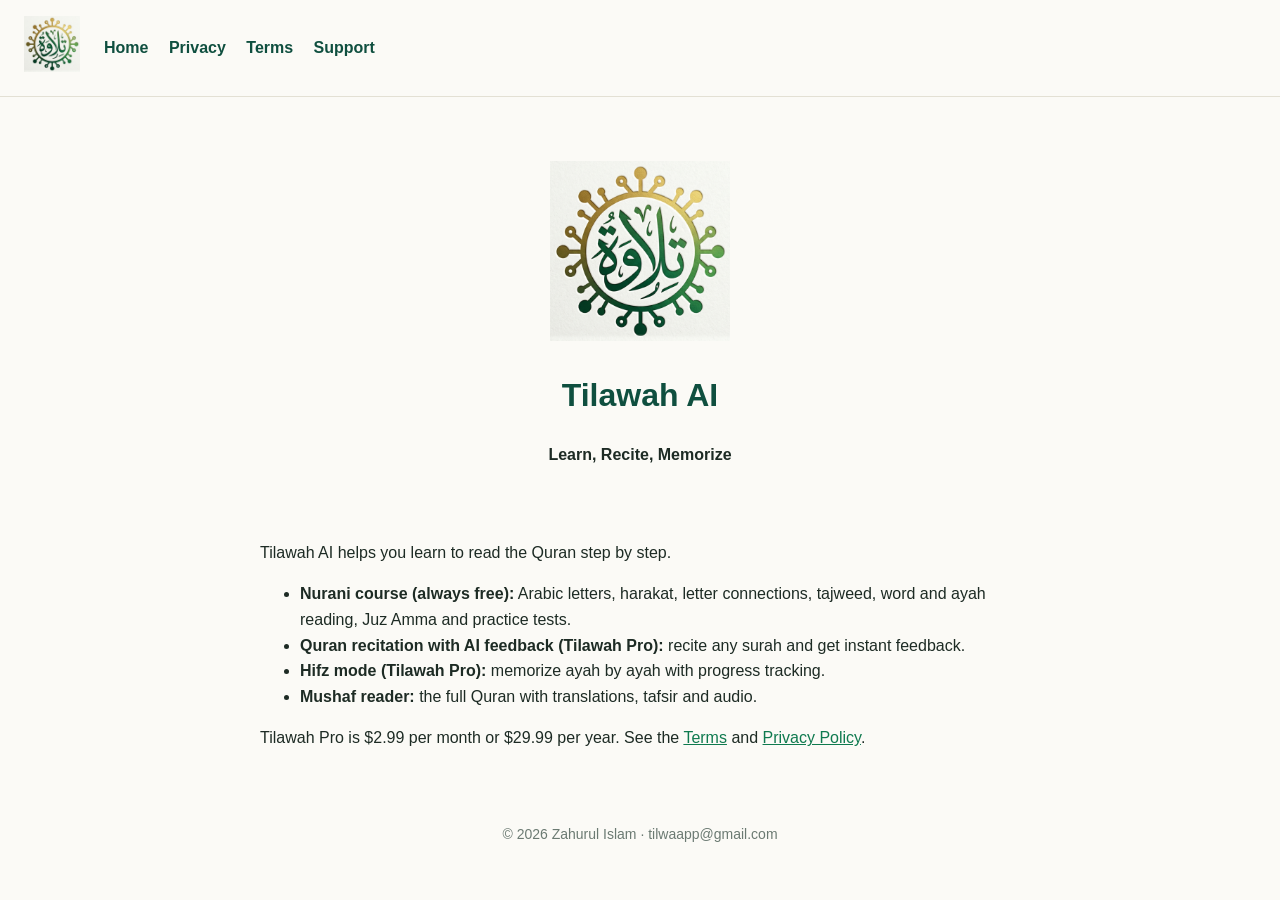
==== index.html @ fe8d3c19 "Tilawah AI website" ====
<!doctype html><html lang="en"><head><meta charset="utf-8"><meta name="viewport" content="width=device-width,initial-scale=1"><title>Tilawah AI</title><link rel="stylesheet" href="style.css"></head><body><header><a href="index.html"><img src="icon.png" alt="Tilawah AI" width="56"></a><nav><a href="index.html">Home</a> <a href="privacy.html">Privacy</a> <a href="terms.html">Terms</a> <a href="support.html">Support</a></nav></header><main><div class="hero"><img src="icon.png" alt="Tilawah AI"><h1>Tilawah AI</h1><p><strong>Learn, Recite, Memorize</strong></p></div><p>Tilawah AI helps you learn to read the Quran step by step.</p><ul><li><b>Nurani course (always free):</b> Arabic letters, harakat, letter connections, tajweed, word and ayah reading, Juz Amma and practice tests.</li><li><b>Quran recitation with AI feedback (Tilawah Pro):</b> recite any surah and get instant feedback.</li><li><b>Hifz mode (Tilawah Pro):</b> memorize ayah by ayah with progress tracking.</li><li><b>Mushaf reader:</b> the full Quran with translations, tafsir and audio.</li></ul><p>Tilawah Pro is $2.99 per month or $29.99 per year. See the <a href="terms.html">Terms</a> and <a href="privacy.html">Privacy Policy</a>.</p></main><footer>© 2026 Zahurul Islam · tilwaapp@gmail.com</footer></body></html>
---- style.css ----
body{font-family:-apple-system,Segoe UI,Roboto,sans-serif;margin:0;color:#1d2b24;background:#fbfaf6;line-height:1.6}header{display:flex;align-items:center;gap:24px;padding:16px 24px;border-bottom:1px solid #e3e0d4}nav a{margin-right:16px;color:#0f4f3f;text-decoration:none;font-weight:600}main{max-width:760px;margin:0 auto;padding:24px}h1{color:#0f4f3f}h2{color:#0f4f3f;margin-top:28px}a{color:#0f7a4f}footer{text-align:center;padding:32px;color:#6b7a72;font-size:14px}.hero{text-align:center;padding:40px 0}.hero img{width:180px}
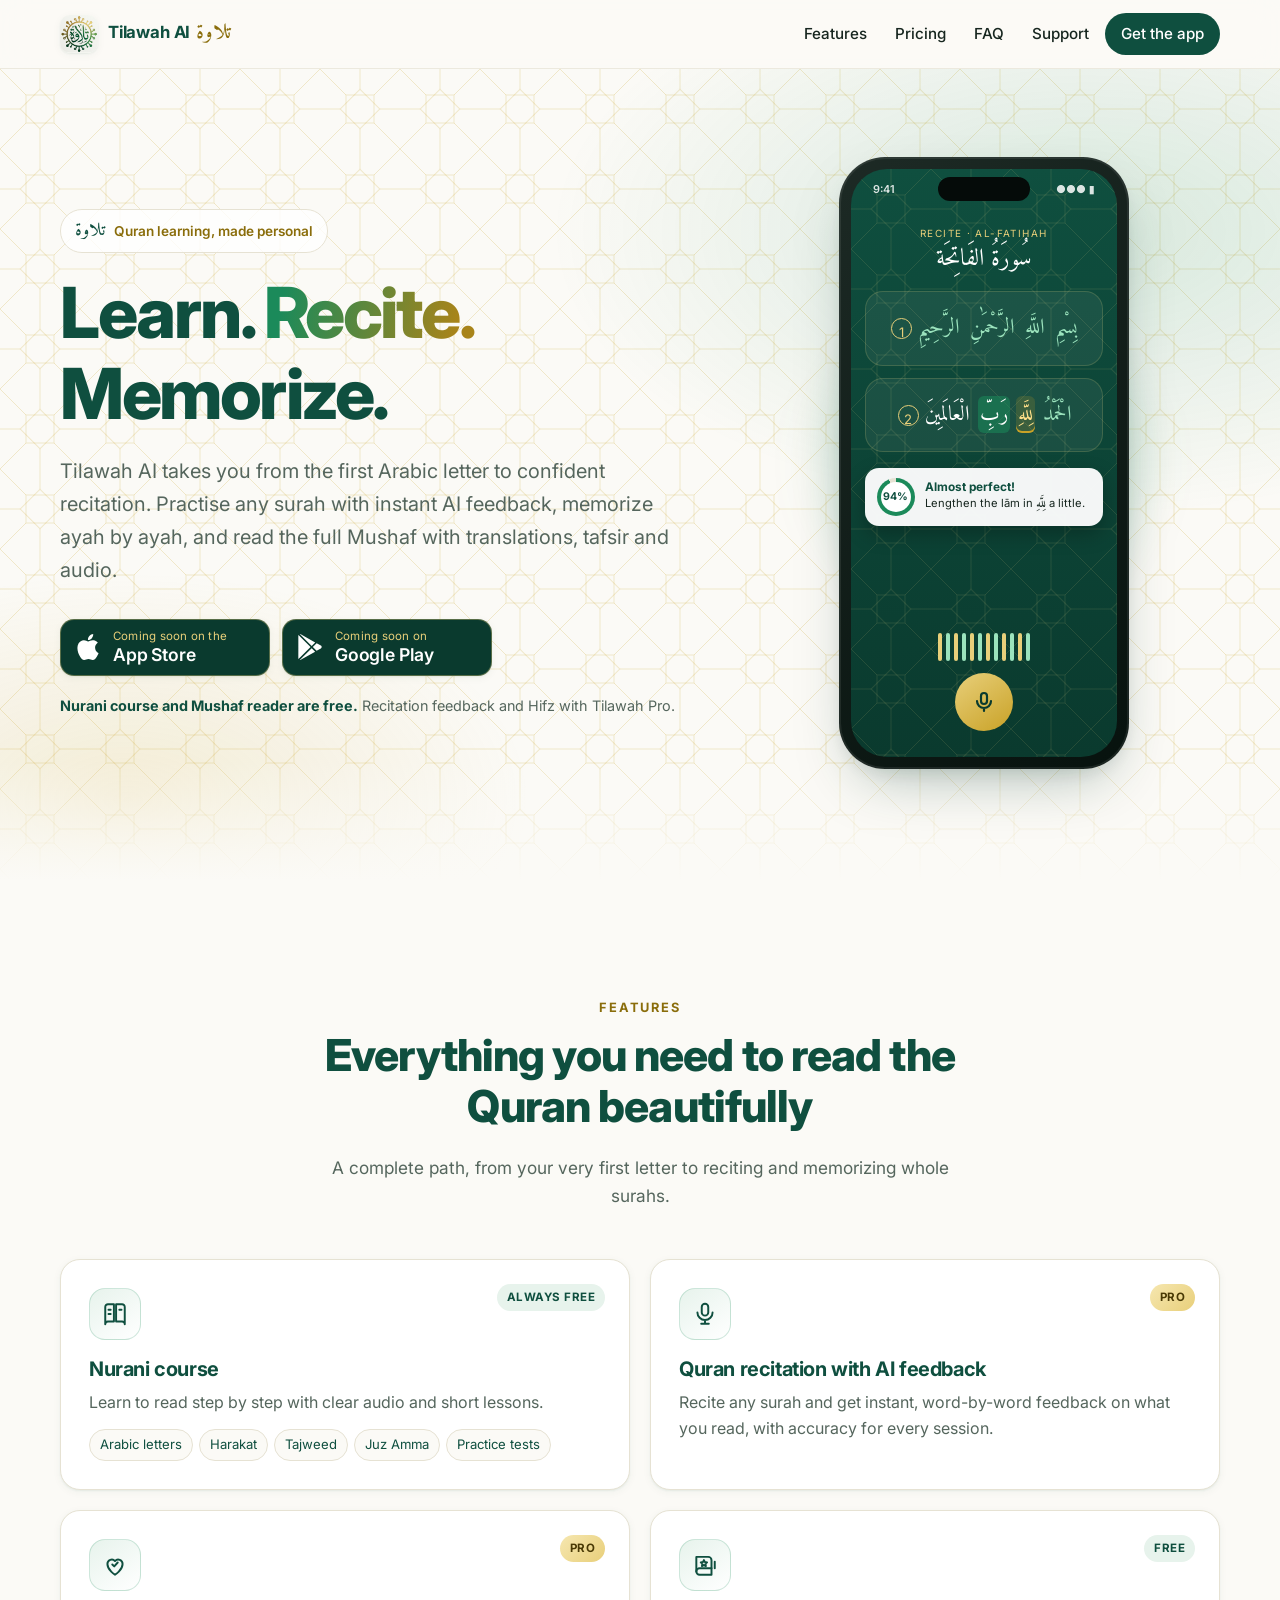
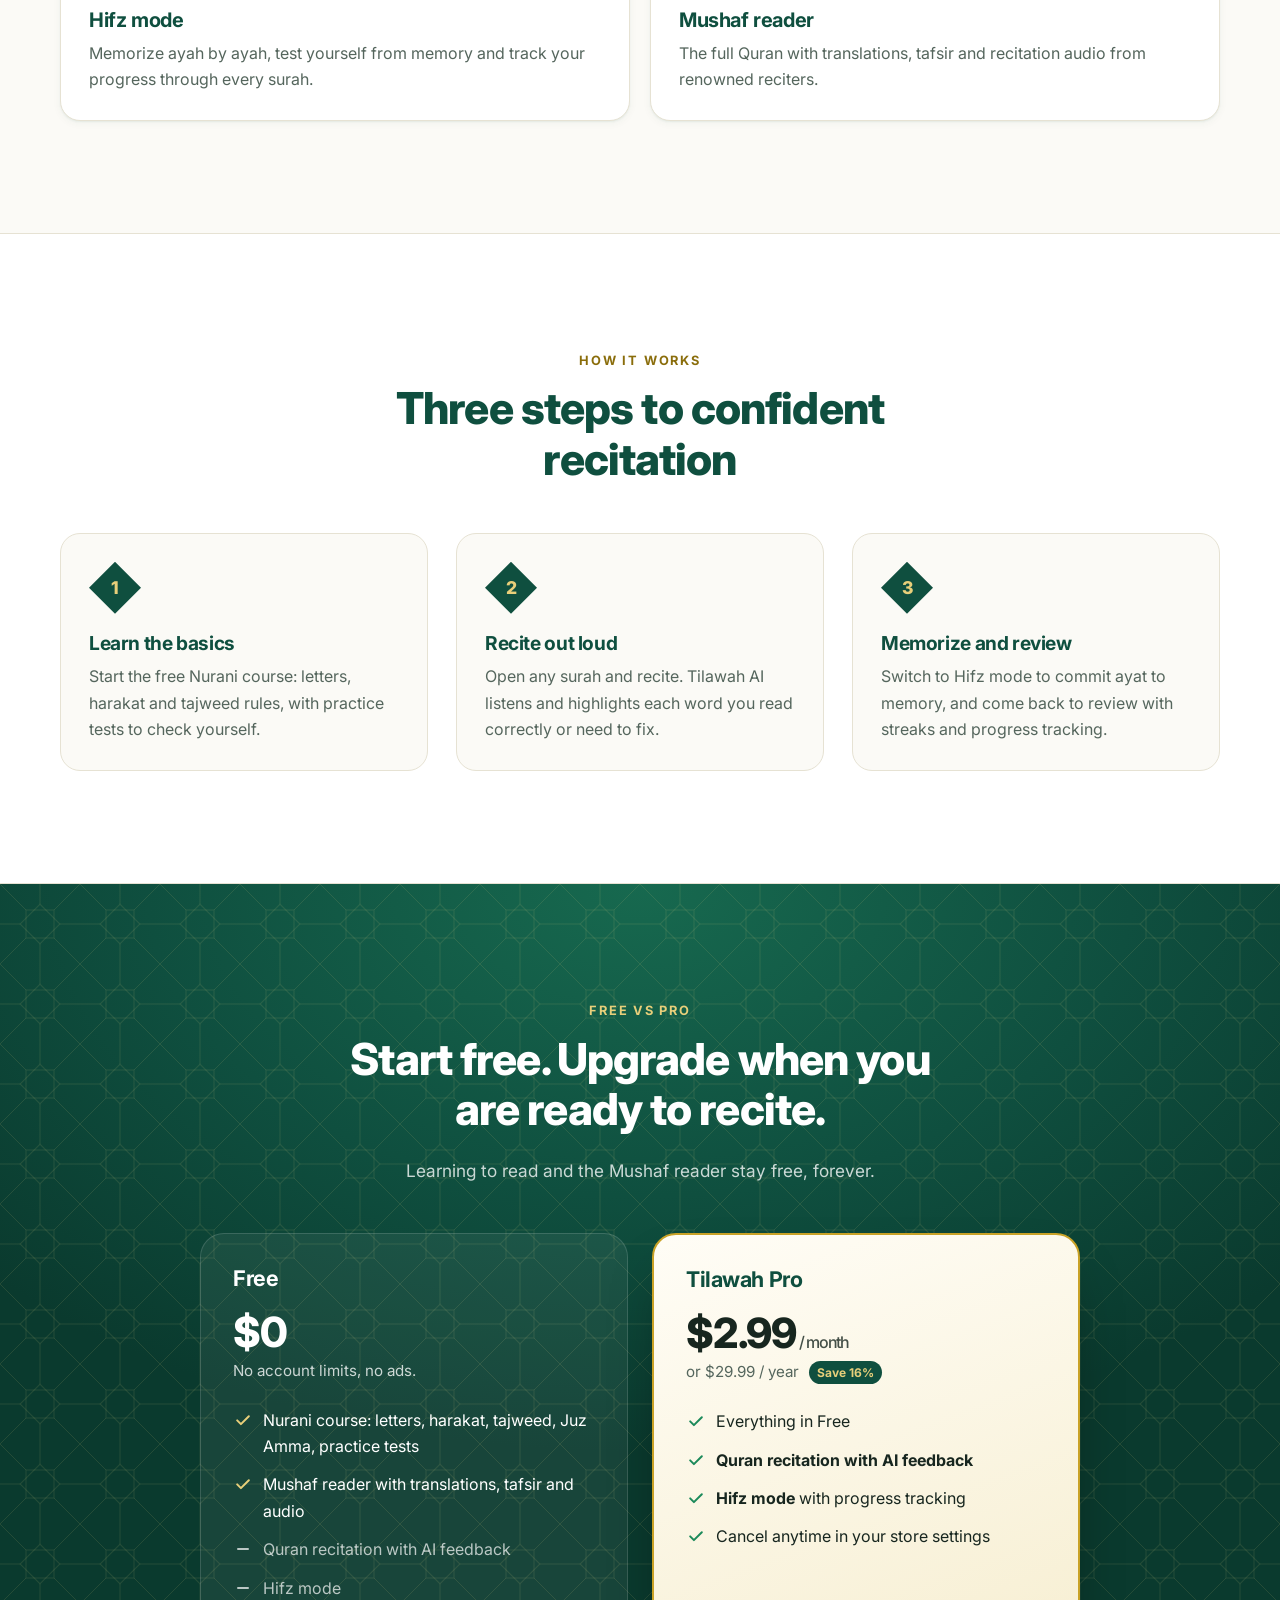
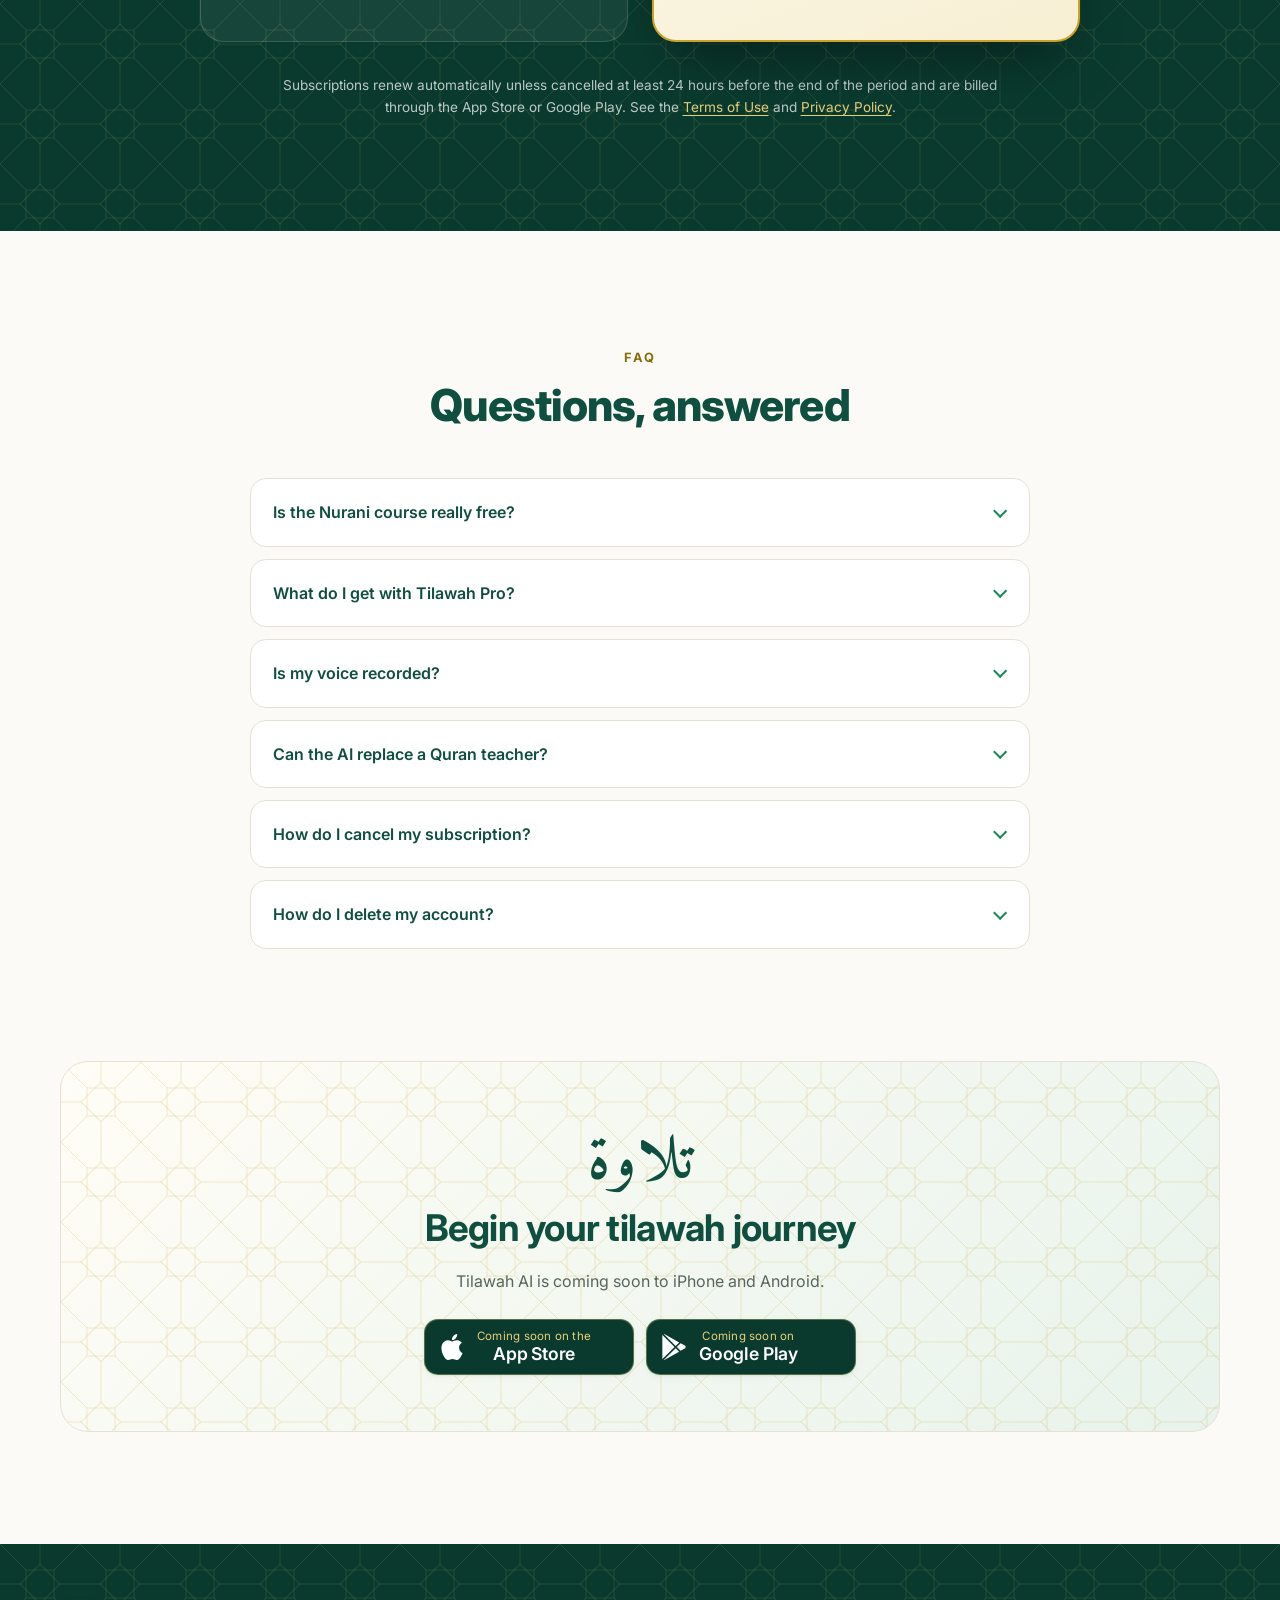
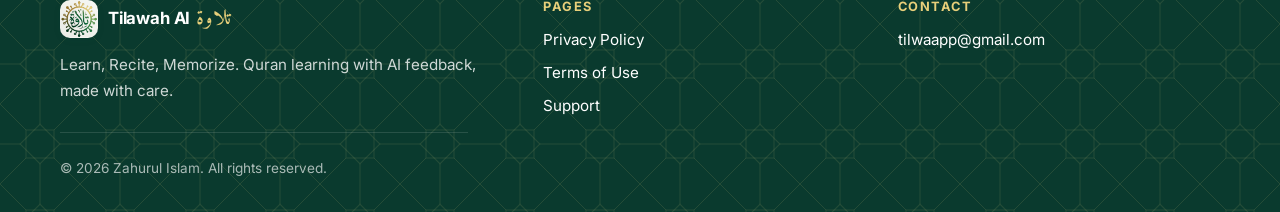
==== commit 0c3beb27: "Redesign website" ====
--- a/index.html
+++ b/index.html
@@ -1 +1,279 @@
-<!doctype html><html lang="en"><head><meta charset="utf-8"><meta name="viewport" content="width=device-width,initial-scale=1"><title>Tilawah AI</title><link rel="stylesheet" href="style.css"></head><body><header><a href="index.html"><img src="icon.png" alt="Tilawah AI" width="56"></a><nav><a href="index.html">Home</a> <a href="privacy.html">Privacy</a> <a href="terms.html">Terms</a> <a href="support.html">Support</a></nav></header><main><div class="hero"><img src="icon.png" alt="Tilawah AI"><h1>Tilawah AI</h1><p><strong>Learn, Recite, Memorize</strong></p></div><p>Tilawah AI helps you learn to read the Quran step by step.</p><ul><li><b>Nurani course (always free):</b> Arabic letters, harakat, letter connections, tajweed, word and ayah reading, Juz Amma and practice tests.</li><li><b>Quran recitation with AI feedback (Tilawah Pro):</b> recite any surah and get instant feedback.</li><li><b>Hifz mode (Tilawah Pro):</b> memorize ayah by ayah with progress tracking.</li><li><b>Mushaf reader:</b> the full Quran with translations, tafsir and audio.</li></ul><p>Tilawah Pro is $2.99 per month or $29.99 per year. See the <a href="terms.html">Terms</a> and <a href="privacy.html">Privacy Policy</a>.</p></main><footer>© 2026 Zahurul Islam · tilwaapp@gmail.com</footer></body></html>+<!doctype html>
+<html lang="en">
+<head>
+<meta charset="utf-8">
+<meta name="viewport" content="width=device-width,initial-scale=1">
+<title>Tilawah AI – Learn, Recite, Memorize the Quran</title>
+<meta name="description" content="Tilawah AI helps you learn to read the Quran step by step: a free Nurani course, a Mushaf reader with translations, tafsir and audio, and Quran recitation with AI feedback and Hifz mode.">
+<meta name="theme-color" content="#0F4F3F">
+<link rel="canonical" href="https://zahurul-islam.github.io/tilawah-app/">
+<meta property="og:type" content="website">
+<meta property="og:site_name" content="Tilawah AI">
+<meta property="og:title" content="Tilawah AI – Learn, Recite, Memorize">
+<meta property="og:description" content="Learn to read the Quran step by step, recite with AI feedback and memorize ayah by ayah.">
+<meta property="og:url" content="https://zahurul-islam.github.io/tilawah-app/">
+<meta property="og:image" content="https://zahurul-islam.github.io/tilawah-app/icon.png">
+<meta property="og:image:width" content="512">
+<meta property="og:image:height" content="512">
+<meta name="twitter:card" content="summary">
+<link rel="icon" type="image/png" href="icon.png">
+<link rel="apple-touch-icon" href="icon.png">
+<link rel="preconnect" href="https://fonts.googleapis.com">
+<link rel="preconnect" href="https://fonts.gstatic.com" crossorigin>
+<link rel="stylesheet" href="https://fonts.googleapis.com/css2?family=Amiri:wght@400;700&family=Inter:wght@400;500;600;700;800&display=swap">
+<link rel="stylesheet" href="style.css">
+</head>
+<body>
+<a class="skip-link" href="#main">Skip to content</a>
+
+<header class="site-header">
+  <div class="container nav">
+    <a class="brand" href="index.html" aria-label="Tilawah AI home">
+      <img src="icon.png" alt="" width="38" height="38">
+      <span>Tilawah AI <span class="ar" lang="ar">تلاوة</span></span>
+    </a>
+    <nav aria-label="Main">
+      <ul class="nav-links">
+        <li class="opt"><a href="#features">Features</a></li>
+        <li class="opt"><a href="#pricing">Pricing</a></li>
+        <li class="opt"><a href="#faq">FAQ</a></li>
+        <li><a href="support.html">Support</a></li>
+        <li><a class="nav-cta" href="#download">Get the app</a></li>
+      </ul>
+    </nav>
+  </div>
+</header>
+
+<main id="main">
+  <!-- Hero -->
+  <section class="hero" aria-labelledby="hero-title">
+    <div class="container hero-grid">
+      <div>
+        <span class="eyebrow rise"><span class="ar" lang="ar">تلاوة</span> Quran learning, made personal</span>
+        <h1 id="hero-title" class="rise d1">Learn. <span class="grad">Recite.</span><br>Memorize.</h1>
+        <p class="lead rise d2">Tilawah AI takes you from the first Arabic letter to confident recitation. Practise any surah with instant AI feedback, memorize ayah by ayah, and read the full Mushaf with translations, tafsir and audio.</p>
+        <div class="store-row rise d3" id="download">
+          <a class="store-btn" href="#" aria-label="Coming soon on the App Store">
+            <svg viewBox="0 0 24 24" aria-hidden="true"><path d="M12.15 6.9c-.95 0-2.42-1.08-3.96-1.04-2.04.03-3.91 1.18-4.96 3.01-2.12 3.68-.55 9.1 1.52 12.09 1.01 1.45 2.2 3.09 3.79 3.04 1.52-.07 2.09-.99 3.94-.99 1.83 0 2.35.99 3.96.95 1.64-.03 2.68-1.48 3.68-2.95 1.16-1.69 1.64-3.33 1.66-3.42-.04-.01-3.18-1.22-3.22-4.86-.03-3.04 2.48-4.49 2.6-4.56-1.43-2.09-3.62-2.32-4.39-2.38-2-.16-3.68 1.09-4.61 1.09zM15.53 3.83c.84-1.01 1.4-2.43 1.25-3.83-1.21.05-2.66.8-3.53 1.82-.78.9-1.45 2.34-1.27 3.71 1.34.1 2.71-.69 3.55-1.7"/></svg>
+            <span><small>Coming soon on the</small><strong>App Store</strong></span>
+          </a>
+          <a class="store-btn" href="#" aria-label="Coming soon on Google Play">
+            <svg viewBox="0 0 24 24" aria-hidden="true"><path d="M22.02 13.3l-3.92 2.22-3.52-3.5 3.55-3.52 3.89 2.2a1.49 1.49 0 0 1 0 2.6zM1.34.92a1.49 1.49 0 0 0-.11.57v21.02c0 .22.04.42.12.6l11.15-11.09L1.34.92zm12.2 10.07l3.26-3.24L3.45.2a1.47 1.47 0 0 0-.95-.18l11.04 10.97zm0 2.07l-11 10.93c.3.04.61-.02.9-.18l13.33-7.54-3.23-3.21z"/></svg>
+            <span><small>Coming soon on</small><strong>Google Play</strong></span>
+          </a>
+        </div>
+        <p class="hero-note rise d4"><strong>Nurani course and Mushaf reader are free.</strong> Recitation feedback and Hifz with Tilawah Pro.</p>
+      </div>
+
+      <div class="phone-wrap rise d2">
+        <div class="phone" role="img" aria-label="App preview: reciting Surah Al-Fatihah with word-by-word AI feedback and 94% accuracy">
+          <div class="screen" aria-hidden="true">
+            <div class="notch"></div>
+            <div class="statusbar"><span>9:41</span><span>●●● ▮</span></div>
+            <div class="scr-head">
+              <small>Recite · Al-Fatihah</small>
+              <div class="ar" lang="ar">سُورَةُ الفَاتِحَة</div>
+            </div>
+            <div class="ayah-card" lang="ar">
+              <span class="w ok">بِسْمِ</span> <span class="w ok">اللَّهِ</span> <span class="w ok">الرَّحْمَٰنِ</span> <span class="w ok">الرَّحِيمِ</span><span class="ayah-num">1</span>
+            </div>
+            <div class="ayah-card" lang="ar">
+              <span class="w ok">الْحَمْدُ</span> <span class="w fix">لِلَّهِ</span> <span class="w now">رَبِّ</span> <span class="w">الْعَالَمِينَ</span><span class="ayah-num">2</span>
+            </div>
+            <div class="feedback">
+              <div class="ring"><span>94%</span></div>
+              <div><b>Almost perfect!</b>Lengthen the lām in <span lang="ar">لِلَّهِ</span> a little.</div>
+            </div>
+            <div class="rec">
+              <div class="wave"><i></i><i></i><i></i><i></i><i></i><i></i><i></i><i></i><i></i><i></i><i></i><i></i></div>
+              <div class="mic"><svg viewBox="0 0 24 24" fill="none" stroke="currentColor" stroke-width="2.2" stroke-linecap="round"><rect x="9" y="3" width="6" height="11" rx="3"/><path d="M5 11a7 7 0 0 0 14 0M12 18v3"/></svg></div>
+            </div>
+          </div>
+        </div>
+      </div>
+    </div>
+  </section>
+
+  <!-- Features -->
+  <section class="section" id="features" aria-labelledby="features-title">
+    <div class="container">
+      <div class="section-head reveal">
+        <span class="kicker">Features</span>
+        <h2 id="features-title">Everything you need to read the Quran beautifully</h2>
+        <p>A complete path, from your very first letter to reciting and memorizing whole surahs.</p>
+      </div>
+      <div class="features">
+        <article class="card reveal">
+          <span class="badge badge-free">Always free</span>
+          <div class="icon"><svg viewBox="0 0 24 24" aria-hidden="true"><path d="M3 5.5A2.5 2.5 0 0 1 5.5 3H11v16H5.5A2.5 2.5 0 0 0 3 21.5z"/><path d="M21 5.5A2.5 2.5 0 0 0 18.5 3H13v16h5.5a2.5 2.5 0 0 1 2.5 2.5z"/><path d="M6 8h2M16 8h2M6 12h2"/></svg></div>
+          <h3>Nurani course</h3>
+          <p>Learn to read step by step with clear audio and short lessons.</p>
+          <ul class="chips" aria-label="Course topics">
+            <li>Arabic letters</li><li>Harakat</li><li>Tajweed</li><li>Juz Amma</li><li>Practice tests</li>
+          </ul>
+        </article>
+        <article class="card reveal">
+          <span class="badge badge-pro">Pro</span>
+          <div class="icon"><svg viewBox="0 0 24 24" aria-hidden="true"><rect x="9" y="2.5" width="6" height="11" rx="3"/><path d="M5 10.5a7 7 0 0 0 14 0M12 17.5V21M8.5 21h7"/></svg></div>
+          <h3>Quran recitation with AI feedback</h3>
+          <p>Recite any surah and get instant, word-by-word feedback on what you read, with accuracy for every session.</p>
+        </article>
+        <article class="card reveal">
+          <span class="badge badge-pro">Pro</span>
+          <div class="icon"><svg viewBox="0 0 24 24" aria-hidden="true"><path d="M12 21s-7-4.35-7-10a4 4 0 0 1 7-2.65A4 4 0 0 1 19 11c0 5.65-7 10-7 10z"/><path d="M9.5 11.5l1.8 1.8 3.2-3.6"/></svg></div>
+          <h3>Hifz mode</h3>
+          <p>Memorize ayah by ayah, test yourself from memory and track your progress through every surah.</p>
+        </article>
+        <article class="card reveal">
+          <span class="badge badge-free">Free</span>
+          <div class="icon"><svg viewBox="0 0 24 24" aria-hidden="true"><path d="M4 4.5h11a3 3 0 0 1 3 3V21H7a3 3 0 0 1-3-3z"/><path d="M4 18a3 3 0 0 1 3-3h11"/><path d="M11 7.5l.9 1.8 2 .3-1.45 1.4.35 2-1.8-.95-1.8.95.35-2-1.45-1.4 2-.3z"/><path d="M21 9v6"/></svg></div>
+          <h3>Mushaf reader</h3>
+          <p>The full Quran with translations, tafsir and recitation audio from renowned reciters.</p>
+        </article>
+      </div>
+    </div>
+  </section>
+
+  <!-- How it works -->
+  <section class="section steps-section" id="how" aria-labelledby="how-title">
+    <div class="container">
+      <div class="section-head reveal">
+        <span class="kicker">How it works</span>
+        <h2 id="how-title">Three steps to confident recitation</h2>
+      </div>
+      <ol class="steps">
+        <li class="step reveal">
+          <h3>Learn the basics</h3>
+          <p>Start the free Nurani course: letters, harakat and tajweed rules, with practice tests to check yourself.</p>
+        </li>
+        <li class="step reveal">
+          <h3>Recite out loud</h3>
+          <p>Open any surah and recite. Tilawah AI listens and highlights each word you read correctly or need to fix.</p>
+        </li>
+        <li class="step reveal">
+          <h3>Memorize and review</h3>
+          <p>Switch to Hifz mode to commit ayat to memory, and come back to review with streaks and progress tracking.</p>
+        </li>
+      </ol>
+    </div>
+  </section>
+
+  <!-- Pricing -->
+  <section class="section pricing-section" id="pricing" aria-labelledby="pricing-title">
+    <div class="container">
+      <div class="section-head reveal">
+        <span class="kicker">Free vs Pro</span>
+        <h2 id="pricing-title">Start free. Upgrade when you are ready to recite.</h2>
+        <p>Learning to read and the Mushaf reader stay free, forever.</p>
+      </div>
+      <div class="plans">
+        <article class="plan reveal" aria-labelledby="plan-free">
+          <h3 id="plan-free">Free</h3>
+          <p class="price">$0</p>
+          <p class="alt">No account limits, no ads.</p>
+          <ul class="ticks">
+            <li class="yes"><svg viewBox="0 0 24 24" aria-hidden="true"><path d="M5 12.5l4.5 4.5L19 7.5"/></svg>Nurani course: letters, harakat, tajweed, Juz Amma, practice tests</li>
+            <li class="yes"><svg viewBox="0 0 24 24" aria-hidden="true"><path d="M5 12.5l4.5 4.5L19 7.5"/></svg>Mushaf reader with translations, tafsir and audio</li>
+            <li class="no"><svg viewBox="0 0 24 24" aria-hidden="true"><path d="M6 12h12"/></svg><span><span class="sr-only">Not included: </span>Quran recitation with AI feedback</span></li>
+            <li class="no"><svg viewBox="0 0 24 24" aria-hidden="true"><path d="M6 12h12"/></svg><span><span class="sr-only">Not included: </span>Hifz mode</span></li>
+          </ul>
+        </article>
+        <article class="plan plan-pro reveal" aria-labelledby="plan-pro">
+          <h3 id="plan-pro">Tilawah Pro</h3>
+          <p class="price">$2.99<small> / month</small></p>
+          <p class="alt">or $29.99 / year <span class="save">Save 16%</span></p>
+          <ul class="ticks">
+            <li class="yes"><svg viewBox="0 0 24 24" aria-hidden="true"><path d="M5 12.5l4.5 4.5L19 7.5"/></svg>Everything in Free</li>
+            <li class="yes"><svg viewBox="0 0 24 24" aria-hidden="true"><path d="M5 12.5l4.5 4.5L19 7.5"/></svg><strong>Quran recitation with AI feedback</strong></li>
+            <li class="yes"><svg viewBox="0 0 24 24" aria-hidden="true"><path d="M5 12.5l4.5 4.5L19 7.5"/></svg><span><strong>Hifz mode</strong> with progress tracking</span></li>
+            <li class="yes"><svg viewBox="0 0 24 24" aria-hidden="true"><path d="M5 12.5l4.5 4.5L19 7.5"/></svg>Cancel anytime in your store settings</li>
+          </ul>
+        </article>
+      </div>
+      <p class="fine">Subscriptions renew automatically unless cancelled at least 24 hours before the end of the period and are billed through the App Store or Google Play. See the <a href="terms.html">Terms of Use</a> and <a href="privacy.html">Privacy Policy</a>.</p>
+    </div>
+  </section>
+
+  <!-- FAQ -->
+  <section class="section" id="faq" aria-labelledby="faq-title">
+    <div class="container">
+      <div class="section-head reveal">
+        <span class="kicker">FAQ</span>
+        <h2 id="faq-title">Questions, answered</h2>
+      </div>
+      <div class="faq">
+        <details>
+          <summary>Is the Nurani course really free?</summary>
+          <div><p>Yes. The full Nurani course (Arabic letters, harakat, tajweed, Juz Amma and practice tests) and the Mushaf reader are always free.</p></div>
+        </details>
+        <details>
+          <summary>What do I get with Tilawah Pro?</summary>
+          <div><p>Pro unlocks Quran recitation with AI feedback and Hifz mode. It costs $2.99 per month or $29.99 per year.</p></div>
+        </details>
+        <details>
+          <summary>Is my voice recorded?</summary>
+          <div><p>No. Speech recognition runs on your device. We never record, store or receive your voice; only the recognized words and results are saved. Read the <a href="privacy.html">Privacy Policy</a> for details.</p></div>
+        </details>
+        <details>
+          <summary>Can the AI replace a Quran teacher?</summary>
+          <div><p>No. Feedback is produced automatically and can be wrong. It is a learning aid; please confirm your tajweed and memorization with a qualified teacher.</p></div>
+        </details>
+        <details>
+          <summary>How do I cancel my subscription?</summary>
+          <div><p>Manage or cancel it in your App Store or Google Play account settings. Step-by-step instructions are on the <a href="support.html">Support page</a>.</p></div>
+        </details>
+        <details>
+          <summary>How do I delete my account?</summary>
+          <div><p>In the app, go to Settings → Delete account, or email <a href="mailto:tilwaapp@gmail.com">tilwaapp@gmail.com</a>. Deleting your account does not cancel a store subscription.</p></div>
+        </details>
+      </div>
+    </div>
+  </section>
+
+  <!-- CTA -->
+  <section class="section" style="padding-top:0" aria-labelledby="cta-title">
+    <div class="container">
+      <div class="cta reveal">
+        <div class="ar" lang="ar">تلاوة</div>
+        <h2 id="cta-title">Begin your tilawah journey</h2>
+        <p>Tilawah AI is coming soon to iPhone and Android.</p>
+        <div class="store-row">
+          <a class="store-btn" href="#" aria-label="Coming soon on the App Store">
+            <svg viewBox="0 0 24 24" aria-hidden="true"><path d="M12.15 6.9c-.95 0-2.42-1.08-3.96-1.04-2.04.03-3.91 1.18-4.96 3.01-2.12 3.68-.55 9.1 1.52 12.09 1.01 1.45 2.2 3.09 3.79 3.04 1.52-.07 2.09-.99 3.94-.99 1.83 0 2.35.99 3.96.95 1.64-.03 2.68-1.48 3.68-2.95 1.16-1.69 1.64-3.33 1.66-3.42-.04-.01-3.18-1.22-3.22-4.86-.03-3.04 2.48-4.49 2.6-4.56-1.43-2.09-3.62-2.32-4.39-2.38-2-.16-3.68 1.09-4.61 1.09zM15.53 3.83c.84-1.01 1.4-2.43 1.25-3.83-1.21.05-2.66.8-3.53 1.82-.78.9-1.45 2.34-1.27 3.71 1.34.1 2.71-.69 3.55-1.7"/></svg>
+            <span><small>Coming soon on the</small><strong>App Store</strong></span>
+          </a>
+          <a class="store-btn" href="#" aria-label="Coming soon on Google Play">
+            <svg viewBox="0 0 24 24" aria-hidden="true"><path d="M22.02 13.3l-3.92 2.22-3.52-3.5 3.55-3.52 3.89 2.2a1.49 1.49 0 0 1 0 2.6zM1.34.92a1.49 1.49 0 0 0-.11.57v21.02c0 .22.04.42.12.6l11.15-11.09L1.34.92zm12.2 10.07l3.26-3.24L3.45.2a1.47 1.47 0 0 0-.95-.18l11.04 10.97zm0 2.07l-11 10.93c.3.04.61-.02.9-.18l13.33-7.54-3.23-3.21z"/></svg>
+            <span><small>Coming soon on</small><strong>Google Play</strong></span>
+          </a>
+        </div>
+      </div>
+    </div>
+  </section>
+</main>
+
+<footer class="site-footer">
+  <div class="container">
+    <div class="footer-grid">
+      <div>
+        <a class="brand" href="index.html"><img src="icon.png" alt="" width="38" height="38"><span>Tilawah AI <span class="ar" lang="ar">تلاوة</span></span></a>
+        <p>Learn, Recite, Memorize. Quran learning with AI feedback, made with care.</p>
+      </div>
+      <nav aria-label="Footer">
+        <h2>Pages</h2>
+        <ul>
+          <li><a href="privacy.html">Privacy Policy</a></li>
+          <li><a href="terms.html">Terms of Use</a></li>
+          <li><a href="support.html">Support</a></li>
+        </ul>
+      </nav>
+      <div>
+        <h2>Contact</h2>
+        <ul><li><a href="mailto:tilwaapp@gmail.com">tilwaapp@gmail.com</a></li></ul>
+      </div>
+    </div>
+    <p class="copyright">© 2026 Zahurul Islam. All rights reserved.</p>
+  </div>
+</footer>
+</body>
+</html>
--- a/style.css
+++ b/style.css
@@ -1 +1,382 @@
-body{font-family:-apple-system,Segoe UI,Roboto,sans-serif;margin:0;color:#1d2b24;background:#fbfaf6;line-height:1.6}header{display:flex;align-items:center;gap:24px;padding:16px 24px;border-bottom:1px solid #e3e0d4}nav a{margin-right:16px;color:#0f4f3f;text-decoration:none;font-weight:600}main{max-width:760px;margin:0 auto;padding:24px}h1{color:#0f4f3f}h2{color:#0f4f3f;margin-top:28px}a{color:#0f7a4f}footer{text-align:center;padding:32px;color:#6b7a72;font-size:14px}.hero{text-align:center;padding:40px 0}.hero img{width:180px}+/* Tilawah AI — shared styles. No build step. */
+:root {
+  --deep: #0F4F3F;
+  --deep-2: #0A3A2E;
+  --mid: #1B8A5A;
+  --mint: #E7F3EC;
+  --gold: #C9A227;
+  --gold-text: #8A6D0B;   /* gold that passes AA on light bg */
+  --gold-light: #E8CF7A;  /* gold that passes AA on deep bg */
+  --bg: #FBFAF6;
+  --surface: #FFFFFF;
+  --ink: #17261F;
+  --muted: #55665D;
+  --line: #E6E2D3;
+  --radius: 20px;
+  --shadow-sm: 0 1px 2px rgba(15, 79, 63, .06), 0 2px 8px rgba(15, 79, 63, .05);
+  --shadow-lg: 0 24px 60px -20px rgba(10, 58, 46, .35), 0 8px 24px -12px rgba(10, 58, 46, .2);
+  --font: "Inter", system-ui, -apple-system, "Segoe UI", Roboto, sans-serif;
+  --arabic: "Amiri", "Scheherazade New", serif;
+  --max: 1160px;
+  /* 8-point star lattice (gold on light) */
+  --pattern: url("data:image/svg+xml,%3Csvg xmlns='http://www.w3.org/2000/svg' width='80' height='80' viewBox='0 0 80 80'%3E%3Cg fill='none' stroke='%23C9A227' stroke-opacity='.22' stroke-width='1'%3E%3Crect x='26' y='26' width='28' height='28'/%3E%3Crect x='26' y='26' width='28' height='28' transform='rotate(45 40 40)'/%3E%3Cpath d='M0 0l26 26M80 0L54 26M0 80l26-26M80 80L54 54M40 0v20.2M40 59.8V80M0 40h20.2M59.8 40H80'/%3E%3C/g%3E%3C/svg%3E");
+  /* same lattice, light strokes for dark sections */
+  --pattern-dark: url("data:image/svg+xml,%3Csvg xmlns='http://www.w3.org/2000/svg' width='80' height='80' viewBox='0 0 80 80'%3E%3Cg fill='none' stroke='%23E8CF7A' stroke-opacity='.12' stroke-width='1'%3E%3Crect x='26' y='26' width='28' height='28'/%3E%3Crect x='26' y='26' width='28' height='28' transform='rotate(45 40 40)'/%3E%3Cpath d='M0 0l26 26M80 0L54 26M0 80l26-26M80 80L54 54M40 0v20.2M40 59.8V80M0 40h20.2M59.8 40H80'/%3E%3C/g%3E%3C/svg%3E");
+}
+
+*, *::before, *::after { box-sizing: border-box; }
+html { scroll-behavior: smooth; scroll-padding-top: 88px; -webkit-text-size-adjust: 100%; }
+body {
+  margin: 0;
+  font-family: var(--font);
+  font-size: 1rem;
+  line-height: 1.65;
+  color: var(--ink);
+  background: var(--bg);
+  -webkit-font-smoothing: antialiased;
+  text-rendering: optimizeLegibility;
+}
+img, svg { display: block; max-width: 100%; }
+a { color: var(--mid); text-underline-offset: 3px; }
+a:hover { color: var(--deep); }
+:focus-visible { outline: 3px solid var(--gold); outline-offset: 3px; border-radius: 6px; }
+h1, h2, h3 { color: var(--deep); line-height: 1.15; letter-spacing: -.02em; margin: 0 0 .5em; }
+p { margin: 0 0 1em; }
+.ar { font-family: var(--arabic); font-weight: 700; }
+
+.skip-link {
+  position: absolute; left: 16px; top: -60px; z-index: 100;
+  background: var(--deep); color: #fff; padding: 10px 16px; border-radius: 10px;
+  text-decoration: none; font-weight: 600;
+}
+.skip-link:focus { top: 12px; color: #fff; }
+
+.container { width: min(100% - 40px, var(--max)); margin-inline: auto; }
+
+/* ---------- Navbar ---------- */
+.site-header {
+  position: sticky; top: 0; z-index: 50;
+  background: rgba(251, 250, 246, .78);
+  -webkit-backdrop-filter: saturate(180%) blur(14px);
+  backdrop-filter: saturate(180%) blur(14px);
+  border-bottom: 1px solid rgba(230, 226, 211, .7);
+}
+.nav { display: flex; align-items: center; justify-content: space-between; gap: 16px; height: 68px; }
+.brand { white-space: nowrap; display: flex; align-items: center; gap: 10px; text-decoration: none; color: var(--deep); font-weight: 700; font-size: 1.05rem; letter-spacing: -.01em; }
+.brand img { width: 38px; height: 38px; border-radius: 10px; box-shadow: var(--shadow-sm); }
+.brand .ar { font-size: 1.35rem; color: var(--gold-text); font-weight: 400; margin-left: 2px; }
+.nav-links { display: flex; align-items: center; gap: 4px; list-style: none; margin: 0; padding: 0; }
+.nav-links a {
+  display: block; white-space: nowrap; padding: 8px 12px; border-radius: 999px;
+  color: var(--ink); text-decoration: none; font-weight: 500; font-size: .95rem;
+  transition: background .2s, color .2s;
+}
+.nav-links a:hover { background: var(--mint); color: var(--deep); }
+.nav-links a[aria-current="page"] { color: var(--deep); background: var(--mint); }
+.nav-links .nav-cta { background: var(--deep); color: #fff; padding-inline: 16px; }
+.nav-links .nav-cta:hover { background: var(--mid); color: #fff; }
+@media (max-width: 720px) {
+  .nav-links .opt { display: none; }
+  .brand .ar { display: none; }
+  .nav-links a { padding-inline: 10px; font-size: .9rem; }
+}
+
+/* ---------- Buttons ---------- */
+.btn {
+  display: inline-flex; align-items: center; gap: 8px; padding: 12px 20px;
+  border-radius: 999px; font-weight: 600; text-decoration: none; transition: transform .2s, box-shadow .2s, background .2s;
+}
+.btn-primary { background: var(--deep); color: #fff; box-shadow: var(--shadow-sm); }
+.btn-primary:hover { background: var(--mid); color: #fff; transform: translateY(-1px); }
+.btn-ghost { color: var(--deep); border: 1px solid var(--line); background: var(--surface); }
+.btn-ghost:hover { border-color: var(--mid); }
+
+.store-row { display: flex; flex-wrap: wrap; gap: 12px; }
+.store-btn {
+  display: inline-flex; align-items: center; gap: 12px; min-width: 210px;
+  padding: 10px 18px 10px 14px; border-radius: 14px;
+  background: var(--deep-2); color: #fff; text-decoration: none;
+  border: 1px solid rgba(232, 207, 122, .35);
+  box-shadow: var(--shadow-sm);
+  transition: transform .2s, box-shadow .2s, border-color .2s;
+}
+.store-btn:hover { color: #fff; transform: translateY(-2px); box-shadow: var(--shadow-lg); border-color: var(--gold); }
+.store-btn svg { width: 26px; height: 26px; flex: none; fill: currentColor; }
+.store-btn span { display: flex; flex-direction: column; line-height: 1.2; }
+.store-btn small { font-size: .72rem; color: var(--gold-light); letter-spacing: .02em; }
+.store-btn strong { font-size: 1.1rem; font-weight: 600; letter-spacing: -.01em; }
+
+/* ---------- Hero ---------- */
+.hero {
+  position: relative; overflow: hidden;
+  padding: 56px 0 72px;
+  background:
+    radial-gradient(60% 50% at 85% 20%, rgba(27, 138, 90, .16), transparent 70%),
+    radial-gradient(45% 40% at 10% 90%, rgba(201, 162, 39, .16), transparent 70%),
+    var(--pattern), var(--bg);
+}
+.hero::after { /* fade pattern into next section */
+  content: ""; position: absolute; inset: auto 0 0; height: 120px;
+  background: linear-gradient(transparent, var(--bg)); pointer-events: none;
+}
+.hero-grid { position: relative; z-index: 1; display: grid; gap: 48px; align-items: center; }
+.eyebrow {
+  display: inline-flex; align-items: center; gap: 8px;
+  padding: 6px 14px; border-radius: 999px; margin-bottom: 20px;
+  background: rgba(255, 255, 255, .8); border: 1px solid var(--line);
+  font-size: .85rem; font-weight: 600; color: var(--gold-text);
+}
+.eyebrow .ar { font-size: 1.15rem; color: var(--deep); font-weight: 400; }
+.hero h1 { font-size: clamp(2.5rem, 7vw, 4.4rem); font-weight: 800; letter-spacing: -.035em; margin-bottom: 20px; }
+.grad {
+  background: linear-gradient(100deg, var(--mid) 10%, #A8841A 90%);
+  -webkit-background-clip: text; background-clip: text; color: transparent;
+}
+.hero .lead { font-size: clamp(1.05rem, 2.2vw, 1.25rem); color: var(--muted); max-width: 34em; margin-bottom: 32px; }
+.hero-note { margin: 18px 0 0; font-size: .9rem; color: var(--muted); }
+.hero-note strong { color: var(--deep); }
+@media (min-width: 960px) {
+  .hero { padding: 88px 0 112px; }
+  .hero-grid { grid-template-columns: 1.15fr .85fr; }
+}
+
+/* ---------- Phone mockup ---------- */
+.phone-wrap { display: grid; place-items: center; position: relative; }
+.phone-wrap::before { /* glow */
+  content: ""; position: absolute; width: 78%; aspect-ratio: 1; border-radius: 50%;
+  background: radial-gradient(circle, rgba(201, 162, 39, .35), rgba(27, 138, 90, .15) 50%, transparent 70%);
+  filter: blur(20px);
+}
+.phone {
+  position: relative; width: 290px; aspect-ratio: 9 / 19; padding: 12px;
+  border-radius: 46px; background: linear-gradient(145deg, #1d2a25, #07120e);
+  box-shadow: var(--shadow-lg), inset 0 0 0 2px rgba(255, 255, 255, .08);
+  animation: float 7s ease-in-out infinite;
+}
+.screen {
+  position: relative; height: 100%; border-radius: 36px; overflow: hidden;
+  display: flex; flex-direction: column;
+  background: var(--pattern-dark), linear-gradient(180deg, var(--deep) 0%, var(--deep-2) 100%);
+  color: #fff;
+}
+.notch { position: absolute; top: 8px; left: 50%; translate: -50% 0; width: 92px; height: 24px; border-radius: 20px; background: #050b09; }
+.statusbar { display: flex; justify-content: space-between; padding: 12px 22px 0; font-size: .68rem; font-weight: 600; opacity: .85; }
+.scr-head { text-align: center; padding: 26px 16px 10px; }
+.scr-head small { display: block; font-size: .62rem; letter-spacing: .14em; text-transform: uppercase; color: var(--gold-light); }
+.scr-head .ar { font-size: 1.5rem; font-weight: 400; line-height: 1.5; }
+.ayah-card {
+  margin: 4px 14px; padding: 14px 12px; border-radius: 18px;
+  background: rgba(255, 255, 255, .06); border: 1px solid rgba(232, 207, 122, .18);
+  direction: rtl; text-align: center;
+  font-family: var(--arabic); font-size: 1.32rem; line-height: 2.1;
+}
+.ayah-card + .ayah-card { margin-top: 8px; }
+.w { padding: 0 2px; border-radius: 6px; transition: background .3s; }
+.w.ok { color: #9BE3BD; }
+.w.fix { color: #FFE08A; background: rgba(201, 162, 39, .18); box-shadow: inset 0 -2px 0 var(--gold); }
+.w.now { color: #fff; background: rgba(27, 138, 90, .55); animation: now 2.4s ease-in-out infinite; }
+.ayah-num {
+  display: inline-grid; place-items: center; width: 1.6em; height: 1.6em; margin-inline: 4px;
+  font-size: .62em; border: 1px solid var(--gold-light); border-radius: 50%; color: var(--gold-light);
+  font-family: var(--font); vertical-align: middle;
+}
+.feedback {
+  margin: 12px 14px 0; display: flex; align-items: center; gap: 10px;
+  padding: 10px 12px; border-radius: 14px; background: rgba(255, 255, 255, .95); color: var(--ink);
+  font-size: .7rem; line-height: 1.35; box-shadow: 0 8px 20px rgba(0, 0, 0, .25);
+}
+.feedback [lang="ar"] { font-family: var(--arabic); font-size: 1.15em; }
+.feedback b { display: block; color: var(--deep); font-size: .74rem; }
+.ring {
+  flex: none; display: grid; place-items: center; width: 38px; height: 38px; border-radius: 50%;
+  background: conic-gradient(var(--mid) 0 94%, var(--line) 0); font-weight: 700; font-size: .66rem; color: var(--deep);
+}
+.ring::before { content: ""; grid-area: 1 / 1; width: 30px; height: 30px; border-radius: 50%; background: #fff; }
+.ring span { grid-area: 1 / 1; position: relative; }
+.rec { margin-top: auto; padding: 14px 0 26px; display: flex; flex-direction: column; align-items: center; gap: 12px; }
+.wave { display: flex; align-items: center; gap: 4px; height: 28px; }
+.wave i { width: 4px; height: 100%; border-radius: 4px; background: var(--gold-light); transform-origin: center; animation: wave 1.1s ease-in-out infinite; }
+.wave i:nth-child(2n) { animation-delay: -.3s; background: #9BE3BD; }
+.wave i:nth-child(3n) { animation-delay: -.6s; }
+.wave i:nth-child(5n) { animation-delay: -.85s; }
+.mic {
+  display: grid; place-items: center; width: 58px; height: 58px; border-radius: 50%;
+  background: linear-gradient(145deg, var(--gold-light), var(--gold)); color: var(--deep-2);
+  box-shadow: 0 0 0 0 rgba(232, 207, 122, .5); animation: pulse 2.2s ease-out infinite;
+}
+.mic svg { width: 24px; height: 24px; }
+
+/* ---------- Sections ---------- */
+.section { padding: 80px 0; }
+.section-head { max-width: 640px; margin: 0 auto 48px; text-align: center; }
+.kicker { display: inline-block; font-size: .8rem; font-weight: 700; letter-spacing: .14em; text-transform: uppercase; color: var(--gold-text); margin-bottom: 12px; }
+.section-head h2 { font-size: clamp(1.9rem, 4.5vw, 2.75rem); font-weight: 800; }
+.section-head p { color: var(--muted); font-size: 1.08rem; }
+@media (min-width: 960px) { .section { padding: 112px 0; } }
+
+/* Features */
+.features { display: grid; gap: 20px; }
+@media (min-width: 680px) { .features { grid-template-columns: repeat(2, 1fr); } }
+.card {
+  position: relative; padding: 28px; border-radius: var(--radius);
+  background: var(--surface); border: 1px solid var(--line); box-shadow: var(--shadow-sm);
+  transition: transform .3s, box-shadow .3s, border-color .3s;
+}
+.card:hover { transform: translateY(-4px); box-shadow: var(--shadow-lg); border-color: rgba(201, 162, 39, .5); }
+.card h3, .card .h3 { font-size: 1.25rem; margin-bottom: 8px; }
+.card p { color: var(--muted); margin: 0; }
+.icon {
+  display: grid; place-items: center; width: 52px; height: 52px; margin-bottom: 18px; border-radius: 16px;
+  background: linear-gradient(145deg, var(--mint), #fff); border: 1px solid rgba(27, 138, 90, .2); color: var(--deep);
+}
+.icon svg { width: 26px; height: 26px; fill: none; stroke: currentColor; stroke-width: 1.8; stroke-linecap: round; stroke-linejoin: round; }
+.badge {
+  position: absolute; top: 24px; right: 24px; padding: 4px 10px; border-radius: 999px;
+  font-size: .72rem; font-weight: 700; letter-spacing: .04em; text-transform: uppercase;
+}
+.badge-free { background: var(--mint); color: var(--deep); }
+.badge-pro { background: linear-gradient(135deg, #F6E7B0, var(--gold-light)); color: #4A3A05; }
+.chips { display: flex; flex-wrap: wrap; gap: 6px; margin: 14px 0 0; padding: 0; list-style: none; }
+.chips li { padding: 4px 10px; border-radius: 999px; background: var(--bg); border: 1px solid var(--line); font-size: .82rem; color: var(--deep); }
+
+/* Steps */
+.steps-section { background: var(--surface); border-block: 1px solid var(--line); }
+.steps { display: grid; gap: 20px; counter-reset: step; list-style: none; margin: 0; padding: 0; }
+@media (min-width: 860px) { .steps { grid-template-columns: repeat(3, 1fr); gap: 28px; } }
+.step { position: relative; padding: 28px; border-radius: var(--radius); background: var(--bg); border: 1px solid var(--line); }
+.step::before {
+  counter-increment: step; content: counter(step);
+  display: grid; place-items: center; width: 52px; height: 52px; margin-bottom: 18px;
+  clip-path: polygon(50% 0, 100% 50%, 50% 100%, 0 50%);
+  background: var(--deep); color: var(--gold-light); font-weight: 800; font-size: 1.1rem;
+}
+.step h3 { font-size: 1.2rem; }
+.step p { color: var(--muted); margin: 0; }
+
+/* Pricing */
+.pricing-section { position: relative; color: #fff; background: var(--pattern-dark), radial-gradient(70% 60% at 50% 0%, #17694F, var(--deep) 55%, var(--deep-2)); }
+.pricing-section .section-head h2 { color: #fff; }
+.pricing-section .section-head p { color: rgba(255, 255, 255, .78); }
+.pricing-section .kicker { color: var(--gold-light); }
+.plans { display: grid; gap: 24px; max-width: 880px; margin-inline: auto; }
+@media (min-width: 780px) { .plans { grid-template-columns: 1fr 1fr; } }
+.plan { display: flex; flex-direction: column; padding: 32px; border-radius: 24px; background: rgba(255, 255, 255, .06); border: 1px solid rgba(255, 255, 255, .14); }
+.plan h3 { color: #fff; font-size: 1.35rem; }
+.plan .price { font-size: 2.6rem; font-weight: 800; letter-spacing: -.03em; line-height: 1; margin: 10px 0 4px; }
+.plan .price small { font-size: 1rem; font-weight: 500; opacity: .8; }
+.plan .alt { color: rgba(255, 255, 255, .78); font-size: .95rem; margin-bottom: 24px; }
+.plan-pro { background: linear-gradient(160deg, #FFFDF6, #F7EFD3); color: var(--ink); border: 2px solid var(--gold); box-shadow: 0 30px 60px -20px rgba(0, 0, 0, .45); }
+.plan-pro h3 { color: var(--deep); }
+.plan-pro .alt { color: var(--muted); }
+.save { display: inline-block; margin-left: 6px; padding: 2px 8px; border-radius: 999px; background: var(--deep); color: var(--gold-light); font-size: .75rem; font-weight: 700; }
+.ticks { list-style: none; margin: 0 0 8px; padding: 0; display: grid; gap: 12px; }
+.ticks li { display: flex; gap: 10px; align-items: flex-start; }
+.ticks svg { flex: none; width: 20px; height: 20px; margin-top: 3px; fill: none; stroke: currentColor; stroke-width: 2.4; stroke-linecap: round; stroke-linejoin: round; }
+.plan .ticks .yes svg { color: var(--gold-light); }
+.plan-pro .ticks .yes svg { color: var(--mid); }
+.ticks .no { opacity: .7; }
+.fine { max-width: 720px; margin: 32px auto 0; text-align: center; font-size: .85rem; color: rgba(255, 255, 255, .72); }
+.fine a { color: var(--gold-light); }
+
+/* FAQ */
+.faq { max-width: 780px; margin-inline: auto; display: grid; gap: 12px; }
+.faq details { border-radius: 16px; background: var(--surface); border: 1px solid var(--line); transition: border-color .2s, box-shadow .2s; }
+.faq details[open] { border-color: rgba(27, 138, 90, .4); box-shadow: var(--shadow-sm); }
+.faq summary {
+  display: flex; justify-content: space-between; align-items: center; gap: 16px;
+  padding: 20px 22px; cursor: pointer; list-style: none; font-weight: 600; color: var(--deep);
+}
+.faq summary::-webkit-details-marker { display: none; }
+.faq summary::after {
+  content: ""; flex: none; width: 10px; height: 10px; margin-right: 4px;
+  border-right: 2px solid var(--mid); border-bottom: 2px solid var(--mid);
+  transform: rotate(45deg) translateY(-3px); transition: transform .25s;
+}
+.faq details[open] summary::after { transform: rotate(-135deg) translateY(-3px); }
+.faq details > div { padding: 0 22px 20px; color: var(--muted); }
+.faq details > div p:last-child { margin: 0; }
+
+/* CTA */
+.cta {
+  position: relative; overflow: hidden; text-align: center; padding: 56px 24px; border-radius: 28px;
+  background: var(--pattern), linear-gradient(135deg, #FFFDF6, var(--mint));
+  border: 1px solid var(--line);
+}
+.cta .ar { font-size: clamp(2.6rem, 8vw, 4rem); color: var(--deep); font-weight: 400; line-height: 1.4; }
+.cta h2 { font-size: clamp(1.6rem, 4vw, 2.3rem); }
+.cta p { color: var(--muted); }
+.cta .store-row { justify-content: center; margin-top: 24px; }
+
+/* ---------- Page header (inner pages) ---------- */
+.page-hero { padding: 56px 0 40px; background: radial-gradient(60% 80% at 80% 0%, rgba(27, 138, 90, .12), transparent 70%), var(--pattern), var(--bg); border-bottom: 1px solid var(--line); }
+.page-hero h1 { font-size: clamp(2.2rem, 6vw, 3.2rem); font-weight: 800; margin: 0 0 8px; }
+.page-hero p { color: var(--muted); font-size: 1.1rem; margin: 0; max-width: 40em; }
+
+/* Support cards */
+.support-grid { display: grid; gap: 20px; padding: 48px 0 88px; }
+@media (min-width: 760px) { .support-grid { grid-template-columns: repeat(2, 1fr); } }
+.support-grid .card { display: flex; flex-direction: column; }
+.support-grid .card p + p, .support-grid .card .path + p { margin-top: 12px; }
+.support-grid .card .btn { align-self: flex-start; margin-top: 20px; }
+.card-wide { border-color: rgba(27, 138, 90, .35); background: linear-gradient(145deg, #fff, var(--mint)); }
+@media (min-width: 760px) { .card-wide { grid-column: 1 / -1; } }
+.path { display: grid; gap: 10px; margin: 16px 0 0; padding: 0; list-style: none; }
+.path li { padding: 12px 14px; border-radius: 12px; background: var(--bg); border: 1px solid var(--line); font-size: .95rem; }
+.path b { display: block; font-size: .78rem; letter-spacing: .08em; text-transform: uppercase; color: var(--gold-text); margin-bottom: 2px; }
+.crumbs { color: var(--deep); font-weight: 600; }
+.crumbs .sep { color: var(--gold-text); margin: 0 4px; }
+.note { display: flex; gap: 10px; align-items: flex-start; margin-top: 16px; padding: 12px 14px; border-radius: 12px; background: #FFF8E3; border: 1px solid #EEDDA0; color: #4A3A05; font-size: .9rem; }
+
+/* ---------- Legal pages ---------- */
+.legal { display: grid; gap: 48px; padding: 48px 0 96px; }
+.toc { display: none; }
+@media (min-width: 1000px) {
+  .legal { grid-template-columns: 240px minmax(0, 1fr); align-items: start; }
+  .toc { display: block; position: sticky; top: 96px; max-height: calc(100vh - 120px); overflow: auto; padding: 20px; border-radius: 16px; background: var(--surface); border: 1px solid var(--line); }
+}
+.toc h2 { font-size: .78rem; letter-spacing: .12em; text-transform: uppercase; color: var(--gold-text); margin: 0 0 10px; }
+.toc ol { list-style: none; margin: 0; padding: 0; display: grid; gap: 2px; }
+.toc a { display: block; padding: 6px 10px; border-radius: 8px; color: var(--muted); text-decoration: none; font-size: .88rem; line-height: 1.4; }
+.toc a:hover { background: var(--mint); color: var(--deep); }
+.prose { max-width: 70ch; font-size: 1.04rem; line-height: 1.75; }
+.prose > h1 { font-size: clamp(2.2rem, 6vw, 3rem); font-weight: 800; margin-bottom: 8px; }
+.prose > h1 + p { display: inline-block; padding: 4px 12px; border-radius: 999px; background: var(--mint); color: var(--deep); font-size: .88rem; font-weight: 600; margin-bottom: 32px; }
+.prose h2 { font-size: 1.35rem; margin: 2.2em 0 .6em; padding-top: 1.2em; border-top: 1px solid var(--line); }
+.prose ul { padding-left: 1.2em; }
+.prose li { margin-bottom: .6em; }
+.prose li::marker { color: var(--gold); }
+
+/* ---------- Footer ---------- */
+.site-footer { color: rgba(255, 255, 255, .8); background: var(--pattern-dark), var(--deep-2); padding: 56px 0 32px; font-size: .95rem; }
+.footer-grid { display: grid; gap: 32px; }
+@media (min-width: 760px) { .footer-grid { grid-template-columns: 1.4fr 1fr 1fr; } }
+.site-footer .brand { color: #fff; }
+.site-footer .brand .ar { color: var(--gold-light); display: inline; }
+.site-footer h2 { font-size: .8rem; letter-spacing: .12em; text-transform: uppercase; color: var(--gold-light); margin-bottom: 12px; }
+.site-footer ul { list-style: none; margin: 0; padding: 0; display: grid; gap: 8px; }
+.site-footer a { color: #fff; text-decoration: none; }
+.site-footer a:hover { color: var(--gold-light); text-decoration: underline; }
+.site-footer p { margin: 14px 0 0; max-width: 30em; }
+.copyright { margin-top: 40px; padding-top: 24px; border-top: 1px solid rgba(255, 255, 255, .12); font-size: .85rem; color: rgba(255, 255, 255, .65); }
+
+/* ---------- Motion ---------- */
+@keyframes rise { from { opacity: 0; transform: translateY(18px); } to { opacity: 1; transform: none; } }
+@keyframes float { 0%, 100% { transform: translateY(0) rotate(-1.5deg); } 50% { transform: translateY(-12px) rotate(-.5deg); } }
+@keyframes wave { 0%, 100% { transform: scaleY(.3); } 50% { transform: scaleY(1); } }
+@keyframes pulse { 0% { box-shadow: 0 0 0 0 rgba(232, 207, 122, .55); } 80%, 100% { box-shadow: 0 0 0 18px rgba(232, 207, 122, 0); } }
+@keyframes now { 0%, 100% { background: rgba(27, 138, 90, .35); } 50% { background: rgba(27, 138, 90, .75); } }
+
+.rise { animation: rise .8s cubic-bezier(.2, .7, .2, 1) both; }
+.d1 { animation-delay: .08s; } .d2 { animation-delay: .16s; } .d3 { animation-delay: .24s; } .d4 { animation-delay: .32s; }
+
+/* Scroll reveal where supported (progressive; content is visible otherwise) */
+@supports (animation-timeline: view()) {
+  .reveal { animation: rise linear both; animation-timeline: view(); animation-range: entry 0% entry 35%; }
+}
+
+@media (prefers-reduced-motion: reduce) {
+  html { scroll-behavior: auto; }
+  *, *::before, *::after { animation: none !important; transition: none !important; }
+}
+
+.sr-only { position: absolute; width: 1px; height: 1px; padding: 0; margin: -1px; overflow: hidden; clip: rect(0 0 0 0); white-space: nowrap; border: 0; }
